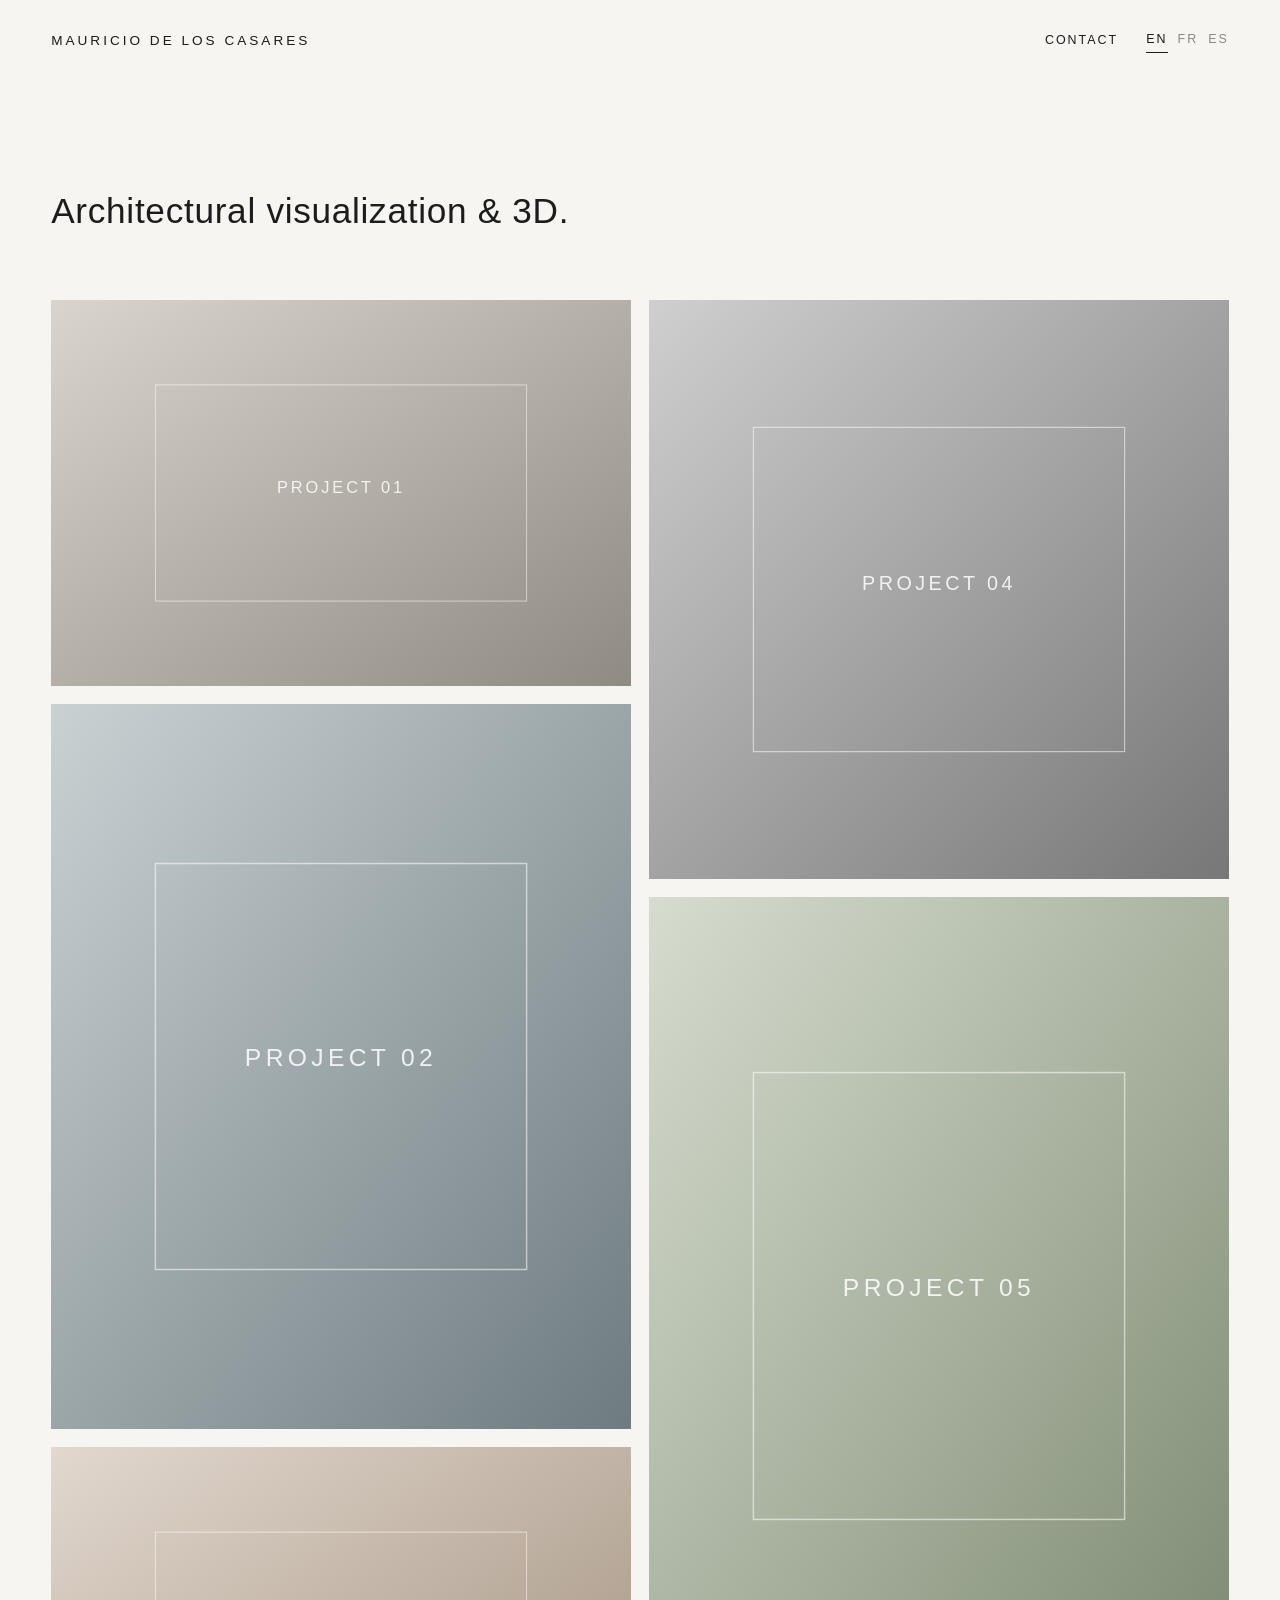
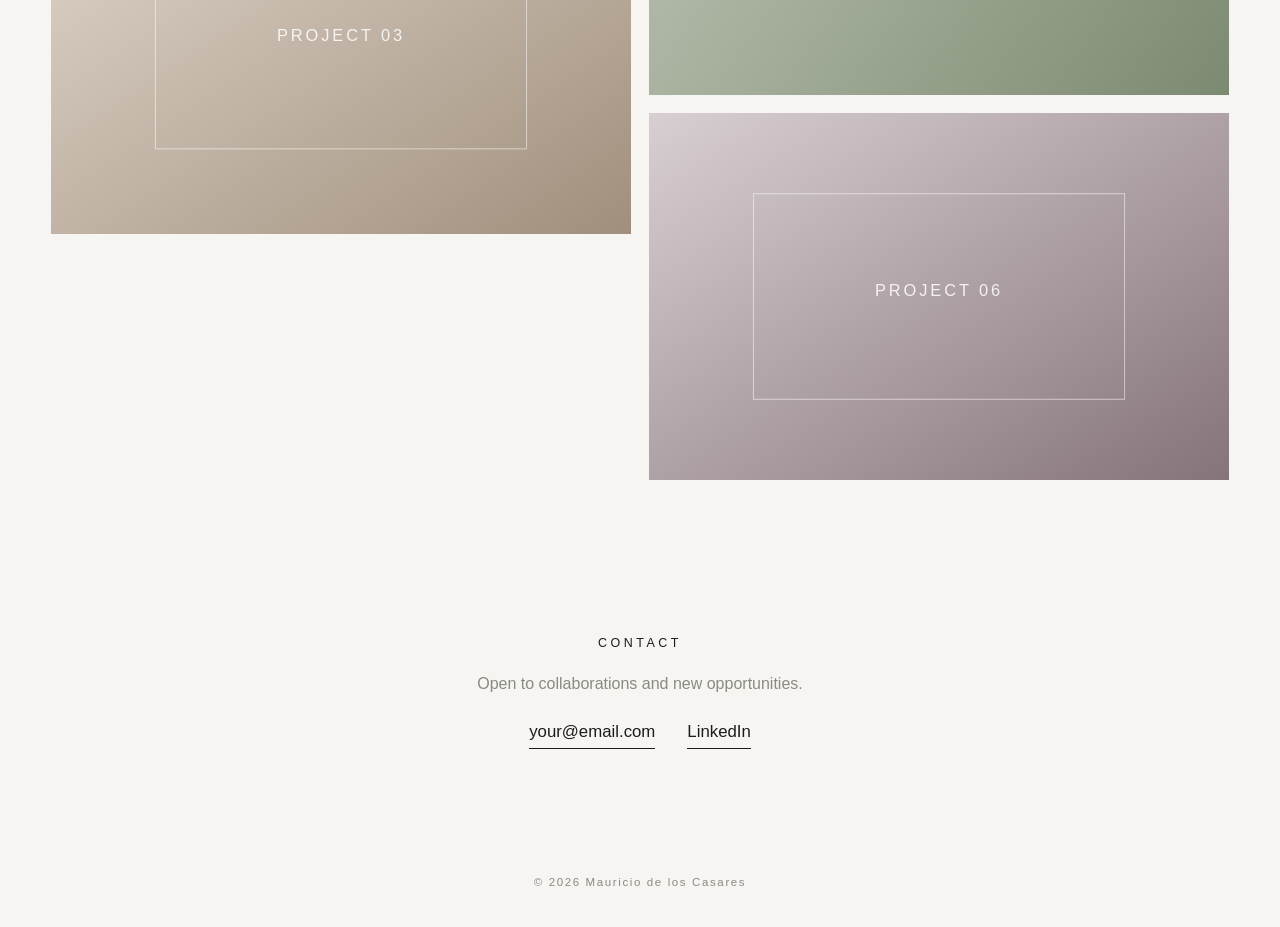
==== index.html @ df918f24 "Add files via upload" ====
<!DOCTYPE html>
<html lang="en">
<head>
  <meta charset="utf-8">
  <meta name="viewport" content="width=device-width, initial-scale=1">
  <title>Mauricio de los Casares — Portfolio</title>
  <meta name="description" content="Portfolio of Mauricio de los Casares: architectural visualization and 3D.">
  <link rel="stylesheet" href="styles.css">
</head>
<body>

  <header class="top">
    <a class="name" href="#top" id="top">Mauricio de los Casares</a>
    <nav class="right">
      <a href="#contact" data-i18n="nav_contact">Contact</a>
      <span class="langs" aria-label="Language">
        <button data-lang="en" class="active">EN</button>
        <button data-lang="fr">FR</button>
        <button data-lang="es">ES</button>
      </span>
    </nav>
  </header>

  <main>
    <p class="intro" data-i18n="intro">Architectural visualization &amp; 3D.</p>

    <!-- La galería se genera automáticamente desde projects.js -->
    <section class="gallery" id="gallery" aria-label="Projects"></section>

    <section class="contact" id="contact">
      <h2 data-i18n="contact_title">Contact</h2>
      <p data-i18n="contact_text">Open to collaborations and new opportunities.</p>
      <p class="links">
        <!-- CAMBIA estos datos por los tuyos -->
        <a href="mailto:your@email.com">your@email.com</a>
        <a href="https://www.linkedin.com/in/your-profile" target="_blank" rel="noopener">LinkedIn</a>
      </p>
    </section>
  </main>

  <footer>
    <span>© <span id="year"></span> Mauricio de los Casares</span>
  </footer>

  <div class="lightbox" id="lightbox" hidden>
    <button class="lb-close" aria-label="Close">×</button>
    <button class="lb-prev" aria-label="Previous">‹</button>
    <img alt="" id="lb-img">
    <button class="lb-next" aria-label="Next">›</button>
    <p id="lb-cap"></p>
  </div>

  <script src="projects.js"></script>
  <script src="script.js"></script>
</body>
</html>
---- styles.css ----
:root {
  --bg: #f6f5f2;
  --text: #1c1c1c;
  --muted: #8a8a85;
  --gap: 18px;
  --pad: clamp(20px, 4vw, 56px);
}

* { box-sizing: border-box; margin: 0; padding: 0; }
html { scroll-behavior: smooth; }

body {
  background: var(--bg);
  color: var(--text);
  font-family: "Helvetica Neue", Helvetica, Arial, system-ui, sans-serif;
  font-weight: 300;
  line-height: 1.6;
  -webkit-font-smoothing: antialiased;
}

a { color: inherit; text-decoration: none; }

/* ---------- Header ---------- */
.top {
  display: flex;
  justify-content: space-between;
  align-items: center;
  padding: 28px var(--pad);
  position: sticky;
  top: 0;
  background: color-mix(in srgb, var(--bg) 92%, transparent);
  backdrop-filter: blur(6px);
  z-index: 10;
}
.name {
  font-size: 0.85rem;
  letter-spacing: 0.22em;
  text-transform: uppercase;
}
.right { display: flex; align-items: center; gap: 28px; font-size: 0.78rem; letter-spacing: 0.16em; text-transform: uppercase; }
.right a:hover { color: var(--muted); }
.langs { display: flex; gap: 10px; }
.langs button {
  background: none; border: 0; cursor: pointer;
  font: inherit; letter-spacing: inherit; text-transform: inherit;
  color: var(--muted); padding: 2px 0;
  border-bottom: 1px solid transparent;
}
.langs button:hover { color: var(--text); }
.langs button.active { color: var(--text); border-bottom-color: var(--text); }

/* ---------- Intro ---------- */
.intro {
  padding: clamp(40px, 8vw, 110px) var(--pad) clamp(28px, 5vw, 60px);
  font-size: clamp(1.4rem, 3vw, 2.2rem);
  font-weight: 200;
  letter-spacing: 0.02em;
  max-width: 900px;
}

/* ---------- Gallery ---------- */
.gallery {
  padding: 0 var(--pad);
  columns: 2;
  column-gap: var(--gap);
}
@media (max-width: 640px) { .gallery { columns: 1; } }

.gallery figure {
  break-inside: avoid;
  margin-bottom: var(--gap);
  cursor: zoom-in;
  overflow: hidden;
  background: #e8e6e1;
  opacity: 0;
  transform: translateY(14px);
  transition: opacity 0.8s ease, transform 0.8s ease;
}
.gallery figure.visible { opacity: 1; transform: none; }
.gallery img {
  display: block;
  width: 100%;
  height: auto;
  transition: transform 0.9s ease, filter 0.4s ease;
}
.gallery figure:hover img { transform: scale(1.03); }
.gallery figcaption {
  position: absolute;
  width: 1px; height: 1px; overflow: hidden; clip: rect(0 0 0 0); /* solo para lectores de pantalla */
}

/* ---------- Contact ---------- */
.contact {
  padding: clamp(70px, 12vw, 160px) var(--pad) clamp(60px, 8vw, 100px);
  text-align: center;
}
.contact h2 {
  font-size: 0.78rem;
  letter-spacing: 0.28em;
  text-transform: uppercase;
  font-weight: 400;
  margin-bottom: 18px;
}
.contact p { color: var(--muted); }
.contact .links {
  margin-top: 22px;
  display: flex; justify-content: center; gap: 32px; flex-wrap: wrap;
  font-size: 1.05rem;
}
.contact .links a { color: var(--text); border-bottom: 1px solid var(--text); padding-bottom: 2px; }
.contact .links a:hover { color: var(--muted); border-color: var(--muted); }

footer {
  padding: 24px var(--pad) 36px;
  font-size: 0.72rem;
  letter-spacing: 0.14em;
  color: var(--muted);
  text-align: center;
}

/* ---------- Lightbox ---------- */
.lightbox {
  position: fixed; inset: 0;
  background: rgba(246, 245, 242, 0.98);
  display: flex; flex-direction: column; align-items: center; justify-content: center;
  z-index: 50;
  padding: 48px 70px;
}
.lightbox[hidden] { display: none; }
.lightbox img { max-width: 100%; max-height: 82vh; object-fit: contain; }
.lightbox p { margin-top: 16px; font-size: 0.8rem; letter-spacing: 0.14em; color: var(--muted); text-transform: uppercase; }
.lightbox button {
  position: absolute; background: none; border: 0; cursor: pointer;
  font-size: 2.4rem; font-weight: 200; color: var(--text); line-height: 1; padding: 12px;
}
.lightbox button:hover { color: var(--muted); }
.lb-close { top: 14px; right: 22px; }
.lb-prev { left: 10px; top: 50%; transform: translateY(-50%); }
.lb-next { right: 10px; top: 50%; transform: translateY(-50%); }
@media (max-width: 640px) { .lightbox { padding: 56px 14px; } .lb-prev, .lb-next { top: auto; bottom: 14px; transform: none; } }

@media (prefers-reduced-motion: reduce) {
  * { transition: none !important; scroll-behavior: auto !important; }
  .gallery figure { opacity: 1; transform: none; }
}
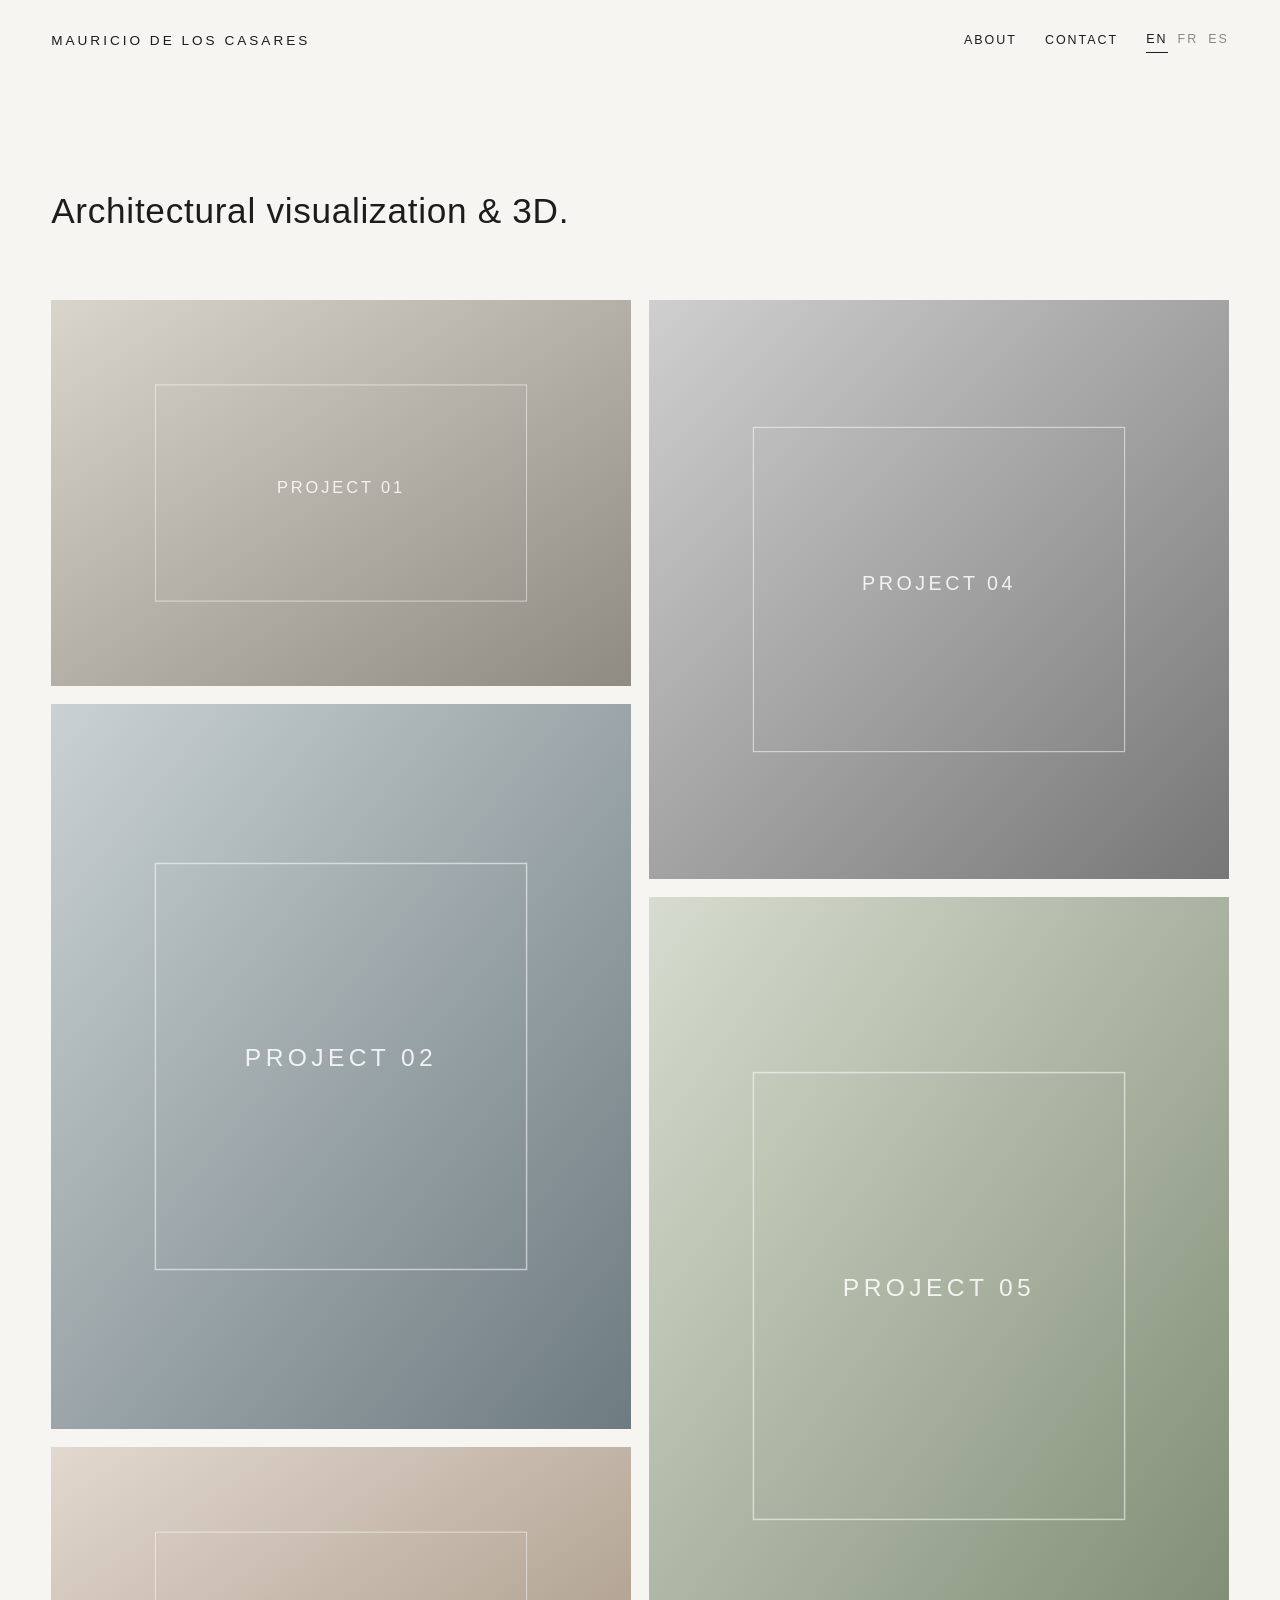
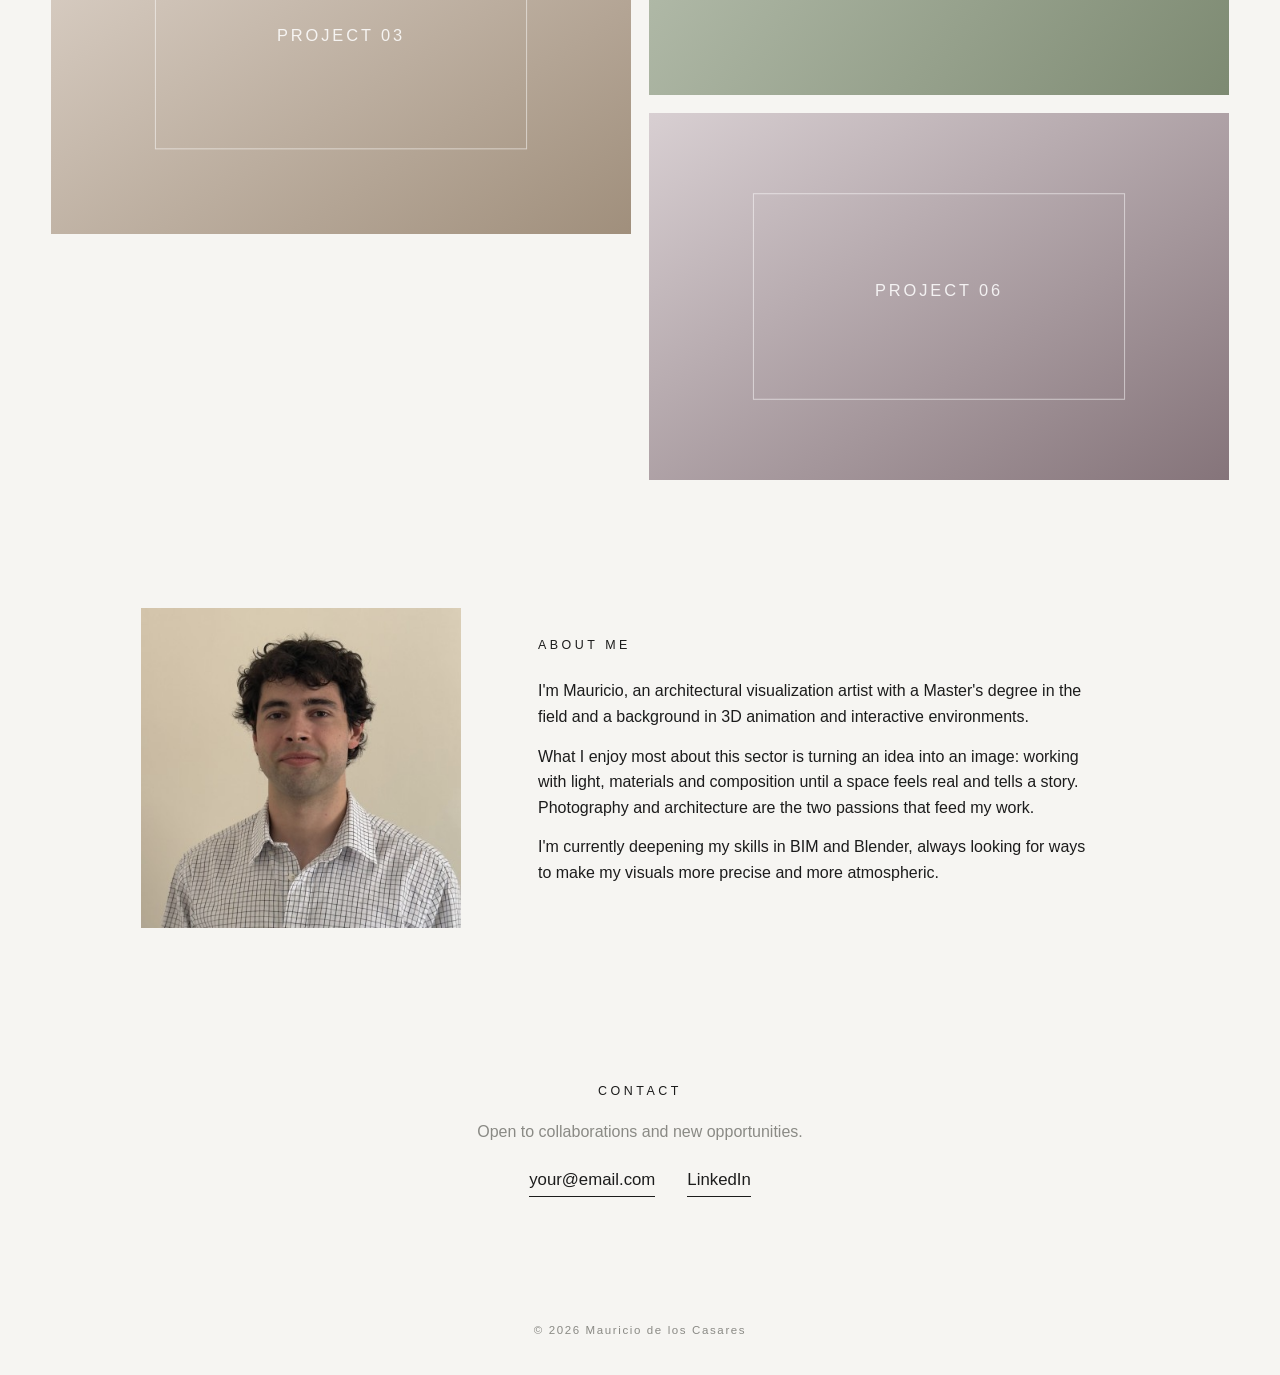
==== commit 1633a31a: "Add files via upload" ====
--- a/index.html
+++ b/index.html
@@ -12,6 +12,7 @@
   <header class="top">
     <a class="name" href="#top" id="top">Mauricio de los Casares</a>
     <nav class="right">
+      <a href="#about" data-i18n="nav_about">About</a>
       <a href="#contact" data-i18n="nav_contact">Contact</a>
       <span class="langs" aria-label="Language">
         <button data-lang="en" class="active">EN</button>
@@ -26,6 +27,16 @@
 
     <!-- La galería se genera automáticamente desde projects.js -->
     <section class="gallery" id="gallery" aria-label="Projects"></section>
+
+    <section class="about" id="about">
+      <img src="images/mauricio.jpg" alt="Mauricio de los Casares" class="portrait">
+      <div class="about-text">
+        <h2 data-i18n="about_title">About me</h2>
+        <p data-i18n="about_p1"></p>
+        <p data-i18n="about_p2"></p>
+        <p data-i18n="about_p3"></p>
+      </div>
+    </section>
 
     <section class="contact" id="contact">
       <h2 data-i18n="contact_title">Contact</h2>
--- a/styles.css
+++ b/styles.css
@@ -89,6 +89,24 @@
   width: 1px; height: 1px; overflow: hidden; clip: rect(0 0 0 0); /* solo para lectores de pantalla */
 }
 
+/* ---------- About ---------- */
+.about {
+  padding: clamp(70px, 10vw, 140px) var(--pad) 0;
+  display: grid;
+  grid-template-columns: minmax(180px, 320px) 1fr;
+  gap: clamp(28px, 6vw, 80px);
+  align-items: center;
+  max-width: 1100px;
+  margin: 0 auto;
+}
+.about .portrait { width: 100%; aspect-ratio: 1; object-fit: cover; display: block; filter: grayscale(0.15); }
+.about h2 {
+  font-size: 0.78rem; letter-spacing: 0.28em; text-transform: uppercase;
+  font-weight: 400; margin-bottom: 22px;
+}
+.about-text p { margin-bottom: 14px; max-width: 560px; }
+@media (max-width: 700px) { .about { grid-template-columns: 1fr; } .about .portrait { max-width: 260px; } }
+
 /* ---------- Contact ---------- */
 .contact {
   padding: clamp(70px, 12vw, 160px) var(--pad) clamp(60px, 8vw, 100px);
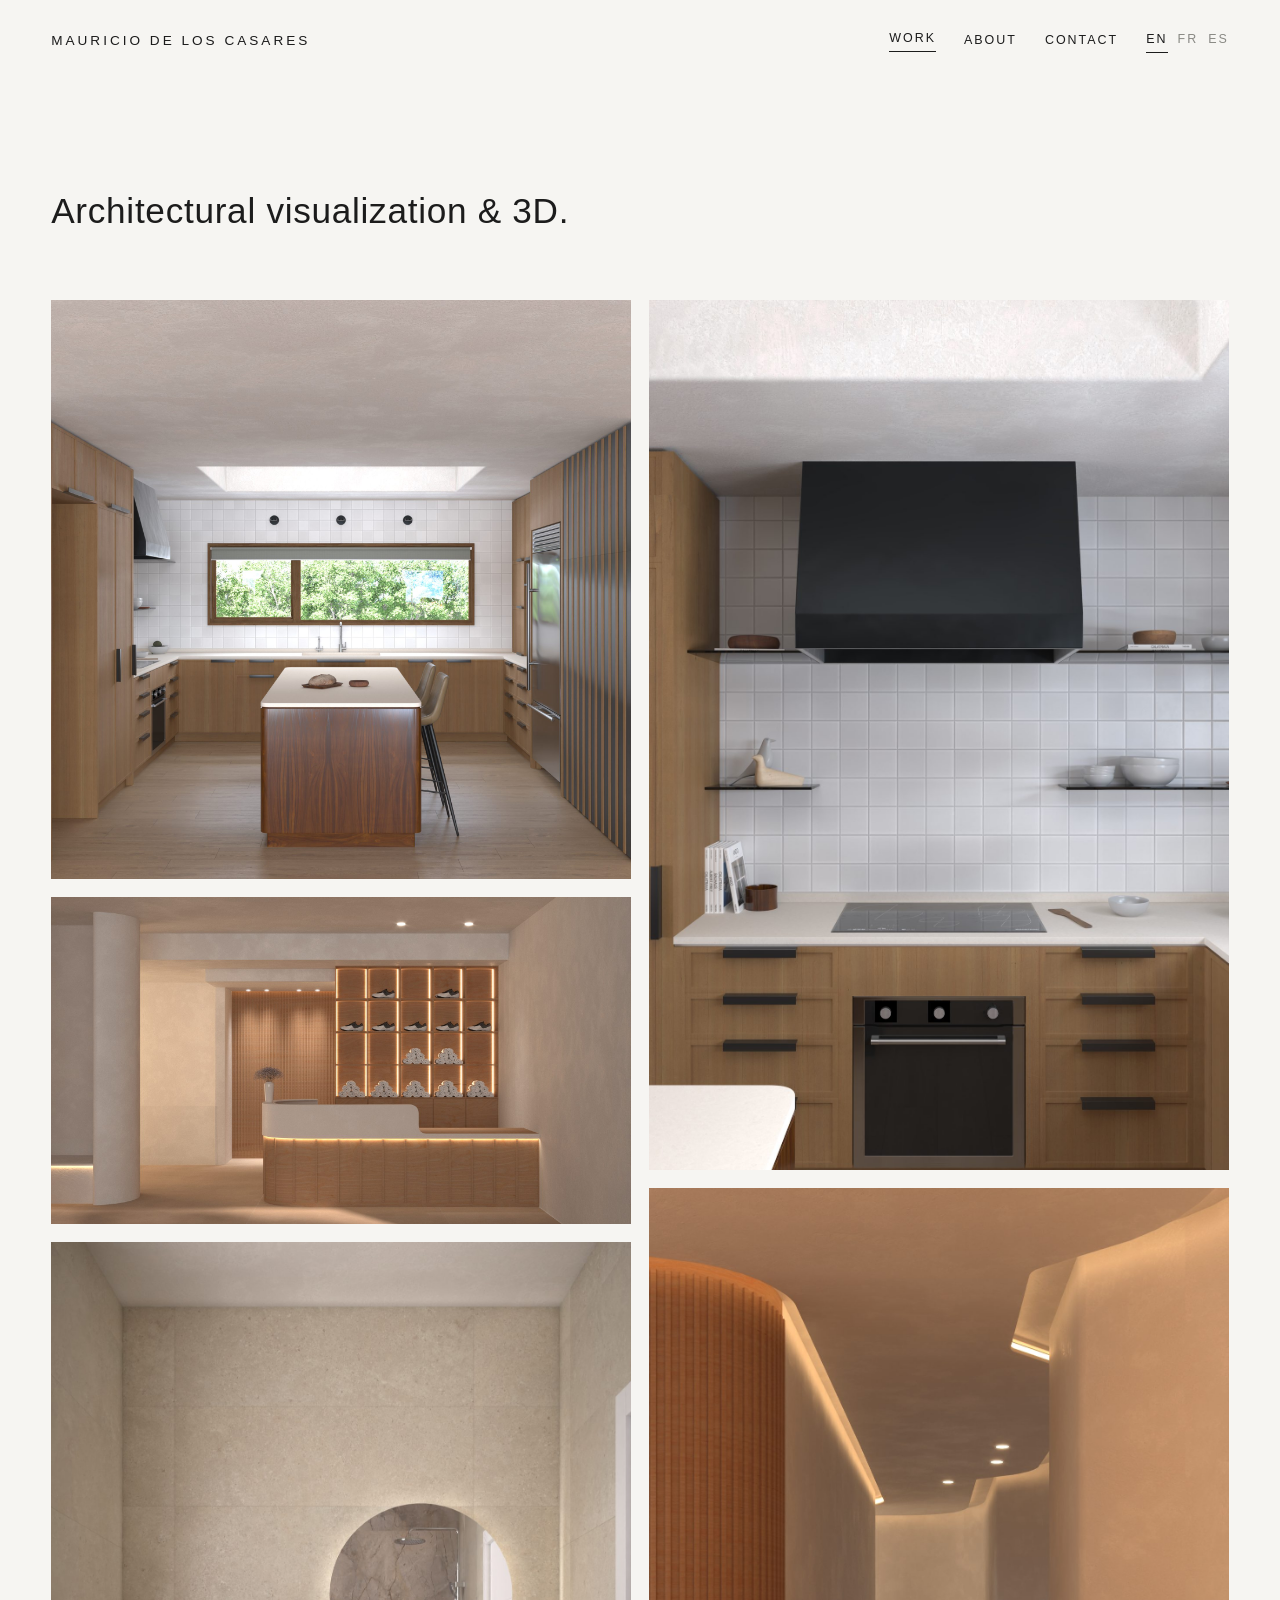
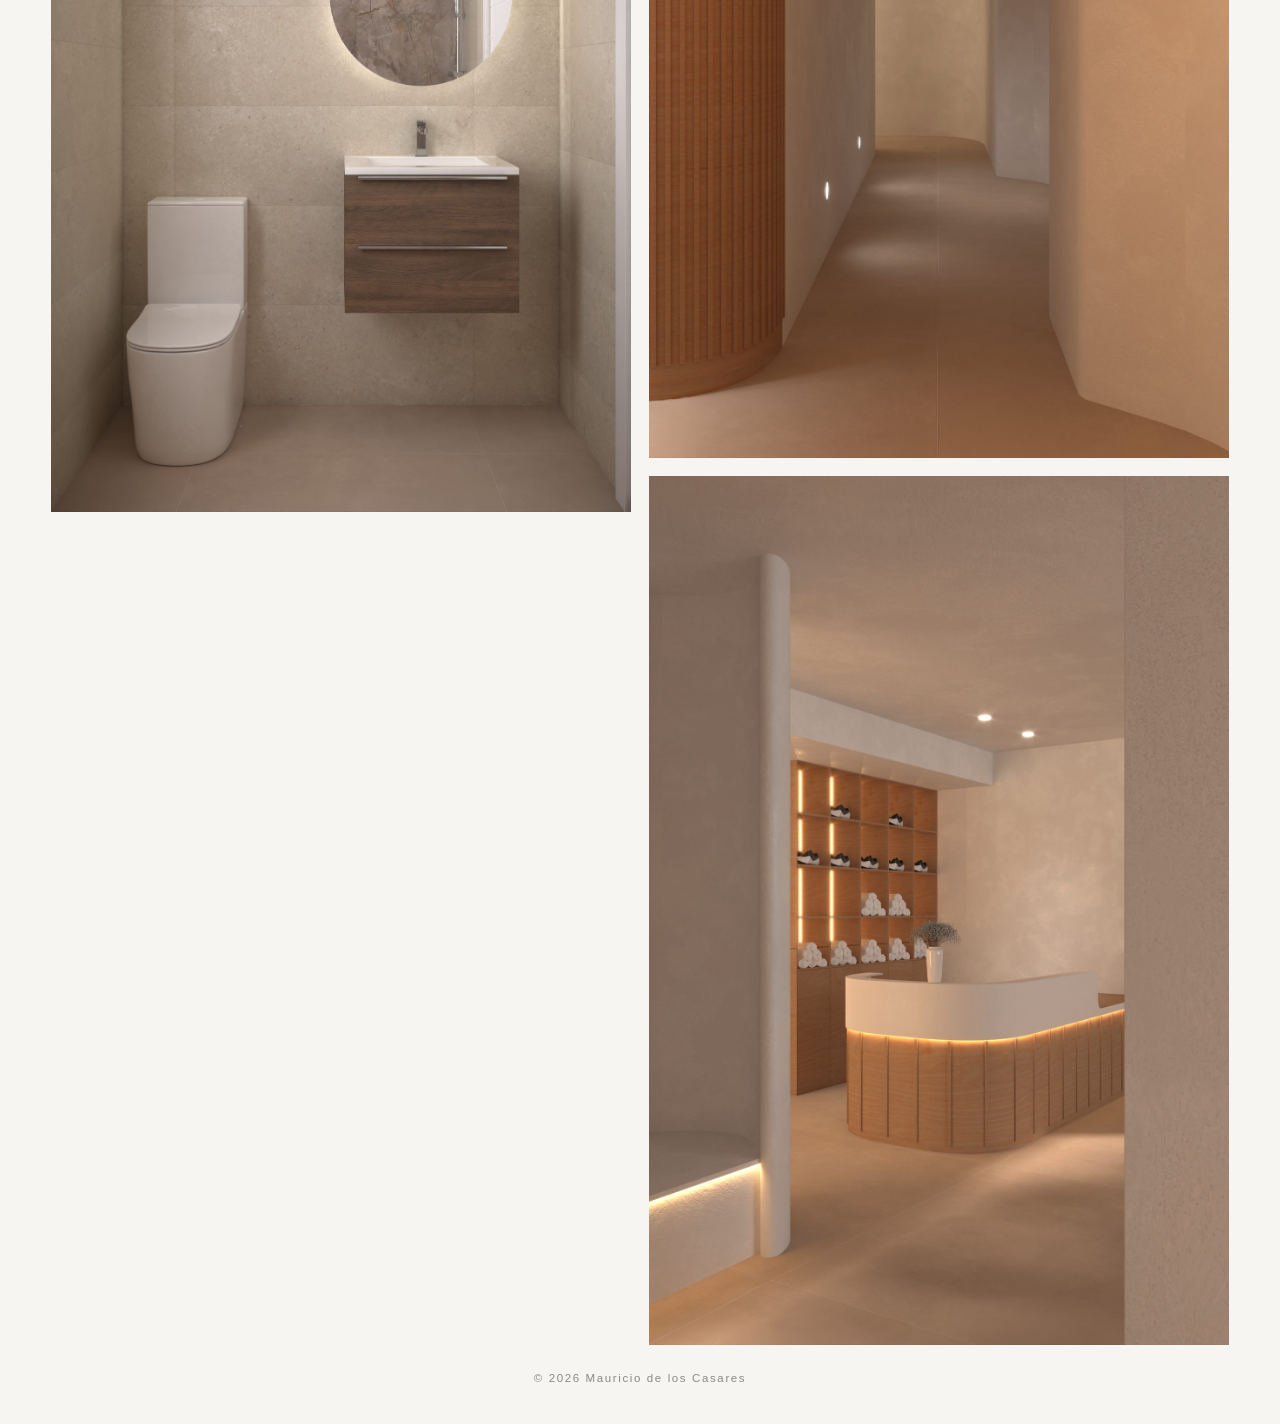
==== commit 4f327544: "Add files via upload" ====
--- a/index.html
+++ b/index.html
@@ -10,10 +10,11 @@
 <body>
 
   <header class="top">
-    <a class="name" href="#top" id="top">Mauricio de los Casares</a>
+    <a class="name" href="index.html">Mauricio de los Casares</a>
     <nav class="right">
-      <a href="#about" data-i18n="nav_about">About</a>
-      <a href="#contact" data-i18n="nav_contact">Contact</a>
+      <a href="index.html" class="current" data-i18n="nav_work">Work</a>
+      <a href="about.html" data-i18n="nav_about">About</a>
+      <a href="contact.html" data-i18n="nav_contact">Contact</a>
       <span class="langs" aria-label="Language">
         <button data-lang="en" class="active">EN</button>
         <button data-lang="fr">FR</button>
@@ -27,26 +28,6 @@
 
     <!-- La galería se genera automáticamente desde projects.js -->
     <section class="gallery" id="gallery" aria-label="Projects"></section>
-
-    <section class="about" id="about">
-      <img src="images/mauricio.jpg" alt="Mauricio de los Casares" class="portrait">
-      <div class="about-text">
-        <h2 data-i18n="about_title">About me</h2>
-        <p data-i18n="about_p1"></p>
-        <p data-i18n="about_p2"></p>
-        <p data-i18n="about_p3"></p>
-      </div>
-    </section>
-
-    <section class="contact" id="contact">
-      <h2 data-i18n="contact_title">Contact</h2>
-      <p data-i18n="contact_text">Open to collaborations and new opportunities.</p>
-      <p class="links">
-        <!-- CAMBIA estos datos por los tuyos -->
-        <a href="mailto:your@email.com">your@email.com</a>
-        <a href="https://www.linkedin.com/in/your-profile" target="_blank" rel="noopener">LinkedIn</a>
-      </p>
-    </section>
   </main>
 
   <footer>
--- a/styles.css
+++ b/styles.css
@@ -39,6 +39,12 @@
 }
 .right { display: flex; align-items: center; gap: 28px; font-size: 0.78rem; letter-spacing: 0.16em; text-transform: uppercase; }
 .right a:hover { color: var(--muted); }
+.right a.current { border-bottom: 1px solid var(--text); padding-bottom: 2px; }
+.right a.current:hover { color: var(--text); }
+@media (max-width: 560px) {
+  .top { flex-direction: column; gap: 14px; align-items: flex-start; }
+  .right { gap: 18px; flex-wrap: wrap; }
+}
 .langs { display: flex; gap: 10px; }
 .langs button {
   background: none; border: 0; cursor: pointer;
@@ -109,8 +115,9 @@
 
 /* ---------- Contact ---------- */
 .contact {
-  padding: clamp(70px, 12vw, 160px) var(--pad) clamp(60px, 8vw, 100px);
+  padding: clamp(70px, 14vw, 200px) var(--pad) clamp(60px, 8vw, 100px);
   text-align: center;
+  min-height: 60vh;
 }
 .contact h2 {
   font-size: 0.78rem;
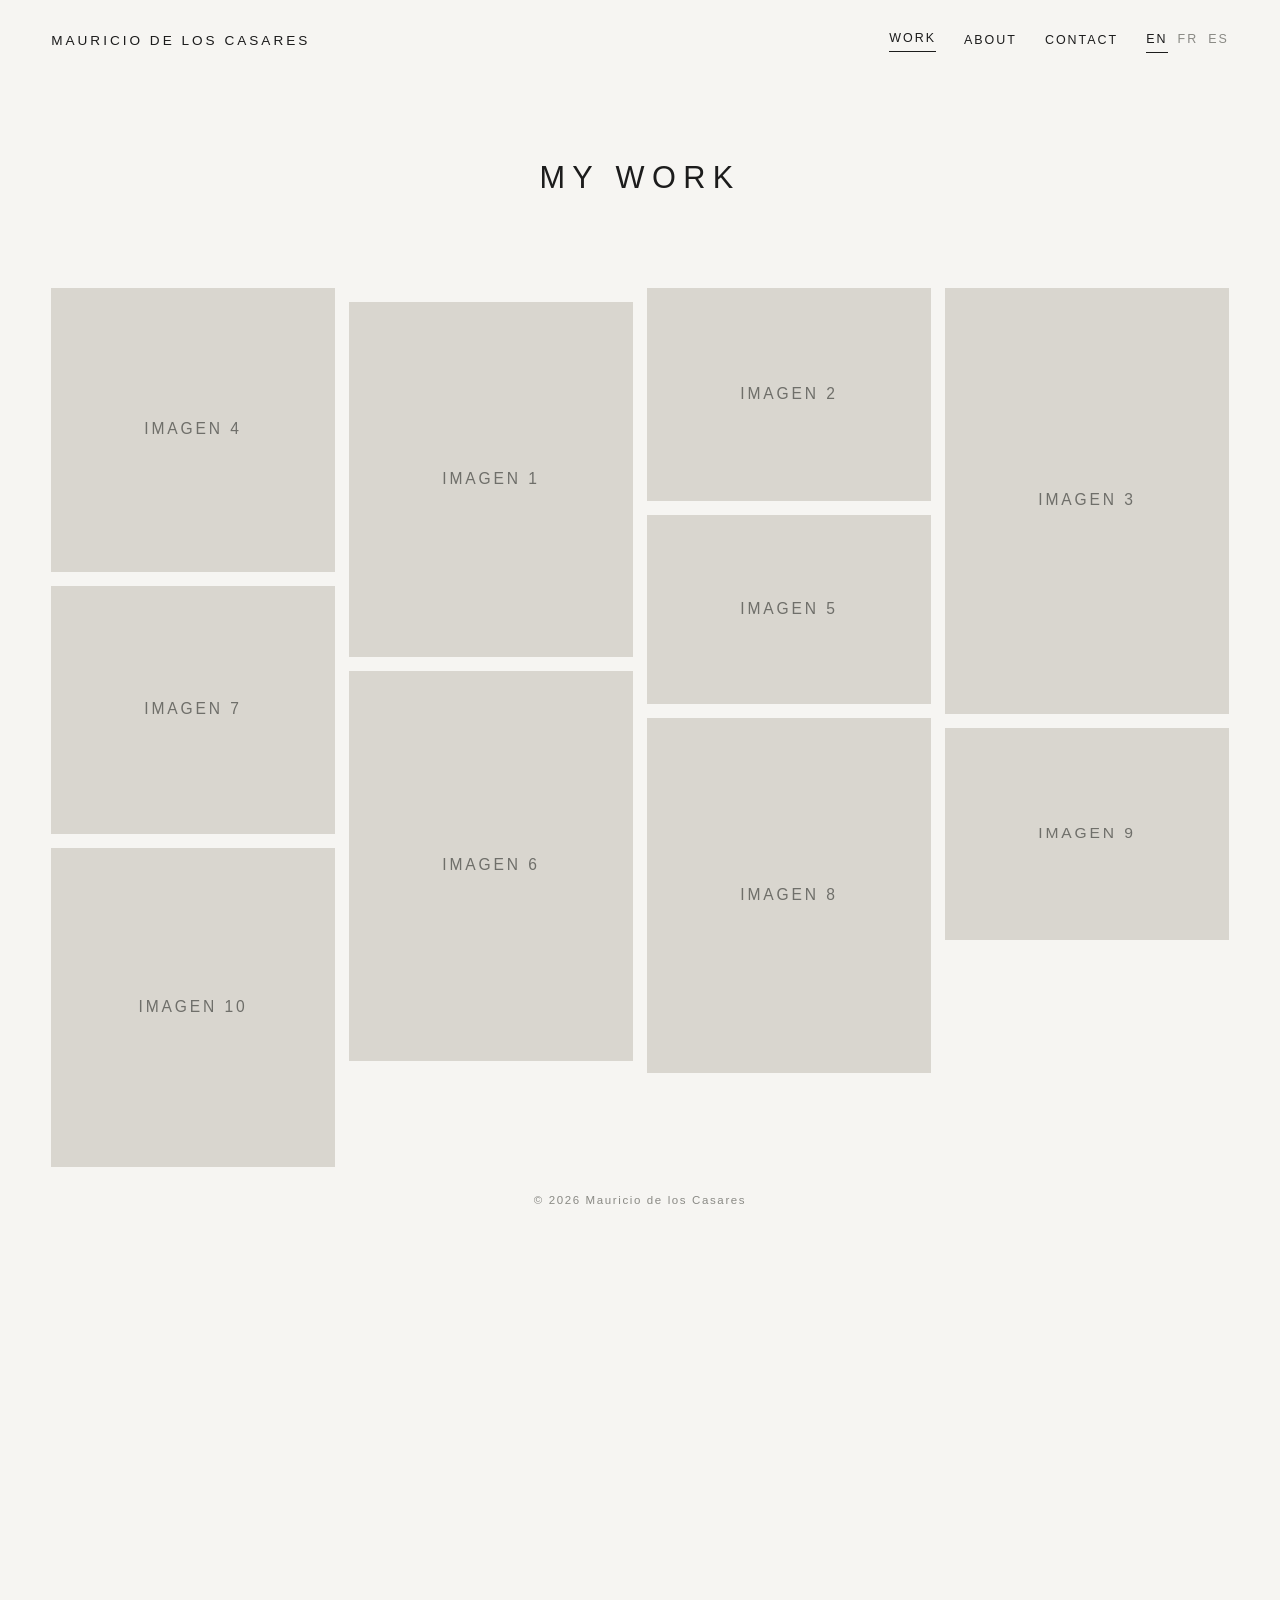
==== commit 92584737: "Bigger unified page titles, 4-column masonry gallery, favicon and new renders - Same large centered " ====
--- a/index.html
+++ b/index.html
@@ -5,6 +5,7 @@
   <meta name="viewport" content="width=device-width, initial-scale=1">
   <title>Mauricio de los Casares — Portfolio</title>
   <meta name="description" content="Portfolio of Mauricio de los Casares: architectural visualization and 3D.">
+  <link rel="icon" type="image/svg+xml" href="favicon.svg">
   <link rel="stylesheet" href="styles.css">
 </head>
 <body>
@@ -24,7 +25,7 @@
   </header>
 
   <main>
-    <p class="intro" data-i18n="intro">Architectural visualization &amp; 3D.</p>
+    <h1 class="page-title" data-i18n="intro">My work</h1>
 
     <!-- La galería se genera automáticamente desde projects.js -->
     <section class="gallery" id="gallery" aria-label="Projects"></section>
--- a/styles.css
+++ b/styles.css
@@ -2,7 +2,7 @@
   --bg: #f6f5f2;
   --text: #1c1c1c;
   --muted: #8a8a85;
-  --gap: 18px;
+  --gap: 14px;
   --pad: clamp(20px, 4vw, 56px);
 }
 
@@ -55,26 +55,34 @@
 .langs button:hover { color: var(--text); }
 .langs button.active { color: var(--text); border-bottom-color: var(--text); }
 
-/* ---------- Intro ---------- */
-.intro {
-  padding: clamp(40px, 8vw, 110px) var(--pad) clamp(28px, 5vw, 60px);
-  font-size: clamp(1.4rem, 3vw, 2.2rem);
-  font-weight: 200;
-  letter-spacing: 0.02em;
-  max-width: 900px;
+/* ---------- Título de página (igual en Work, About y Contact) ---------- */
+.page-title {
+  padding: clamp(40px, 6vw, 80px) var(--pad) clamp(28px, 4vw, 48px);
+  font-size: clamp(1.35rem, 2.4vw, 2rem);
+  font-weight: 300;
+  line-height: 1.3;
+  letter-spacing: 0.24em;
+  text-transform: uppercase;
+  text-align: center;
 }
 
 /* ---------- Gallery ---------- */
+/* Las columnas las crea script.js (nº de columnas según el ancho: ver COLUMNS_FOR) */
 .gallery {
   padding: 0 var(--pad);
-  columns: 2;
-  column-gap: var(--gap);
+  display: flex;
+  align-items: flex-start;
+  gap: var(--gap);
 }
-@media (max-width: 640px) { .gallery { columns: 1; } }
+.gallery .col {
+  flex: 1 1 0;
+  min-width: 0;
+  display: flex;
+  flex-direction: column;
+  gap: var(--gap);
+}
 
 .gallery figure {
-  break-inside: avoid;
-  margin-bottom: var(--gap);
   cursor: zoom-in;
   overflow: hidden;
   background: #e8e6e1;
@@ -97,36 +105,20 @@
 
 /* ---------- About ---------- */
 .about {
-  padding: clamp(70px, 10vw, 140px) var(--pad) 0;
-  display: grid;
-  grid-template-columns: minmax(180px, 320px) 1fr;
-  gap: clamp(28px, 6vw, 80px);
-  align-items: center;
-  max-width: 1100px;
+  padding: 0 var(--pad) clamp(40px, 6vw, 80px);
+  max-width: 760px;
   margin: 0 auto;
+  min-height: 60vh;
 }
-.about .portrait { width: 100%; aspect-ratio: 1; object-fit: cover; display: block; filter: grayscale(0.15); }
-.about h2 {
-  font-size: 0.78rem; letter-spacing: 0.28em; text-transform: uppercase;
-  font-weight: 400; margin-bottom: 22px;
-}
-.about-text p { margin-bottom: 14px; max-width: 560px; }
-@media (max-width: 700px) { .about { grid-template-columns: 1fr; } .about .portrait { max-width: 260px; } }
+.about-text p { margin-bottom: 18px; font-size: 1.15rem; font-weight: 200; line-height: 1.8; }
 
 /* ---------- Contact ---------- */
 .contact {
-  padding: clamp(70px, 14vw, 200px) var(--pad) clamp(60px, 8vw, 100px);
+  padding: 0 var(--pad) clamp(60px, 8vw, 100px);
   text-align: center;
   min-height: 60vh;
 }
-.contact h2 {
-  font-size: 0.78rem;
-  letter-spacing: 0.28em;
-  text-transform: uppercase;
-  font-weight: 400;
-  margin-bottom: 18px;
-}
-.contact p { color: var(--muted); }
+.contact p { color: var(--muted); font-size: 1.15rem; font-weight: 200; }
 .contact .links {
   margin-top: 22px;
   display: flex; justify-content: center; gap: 32px; flex-wrap: wrap;
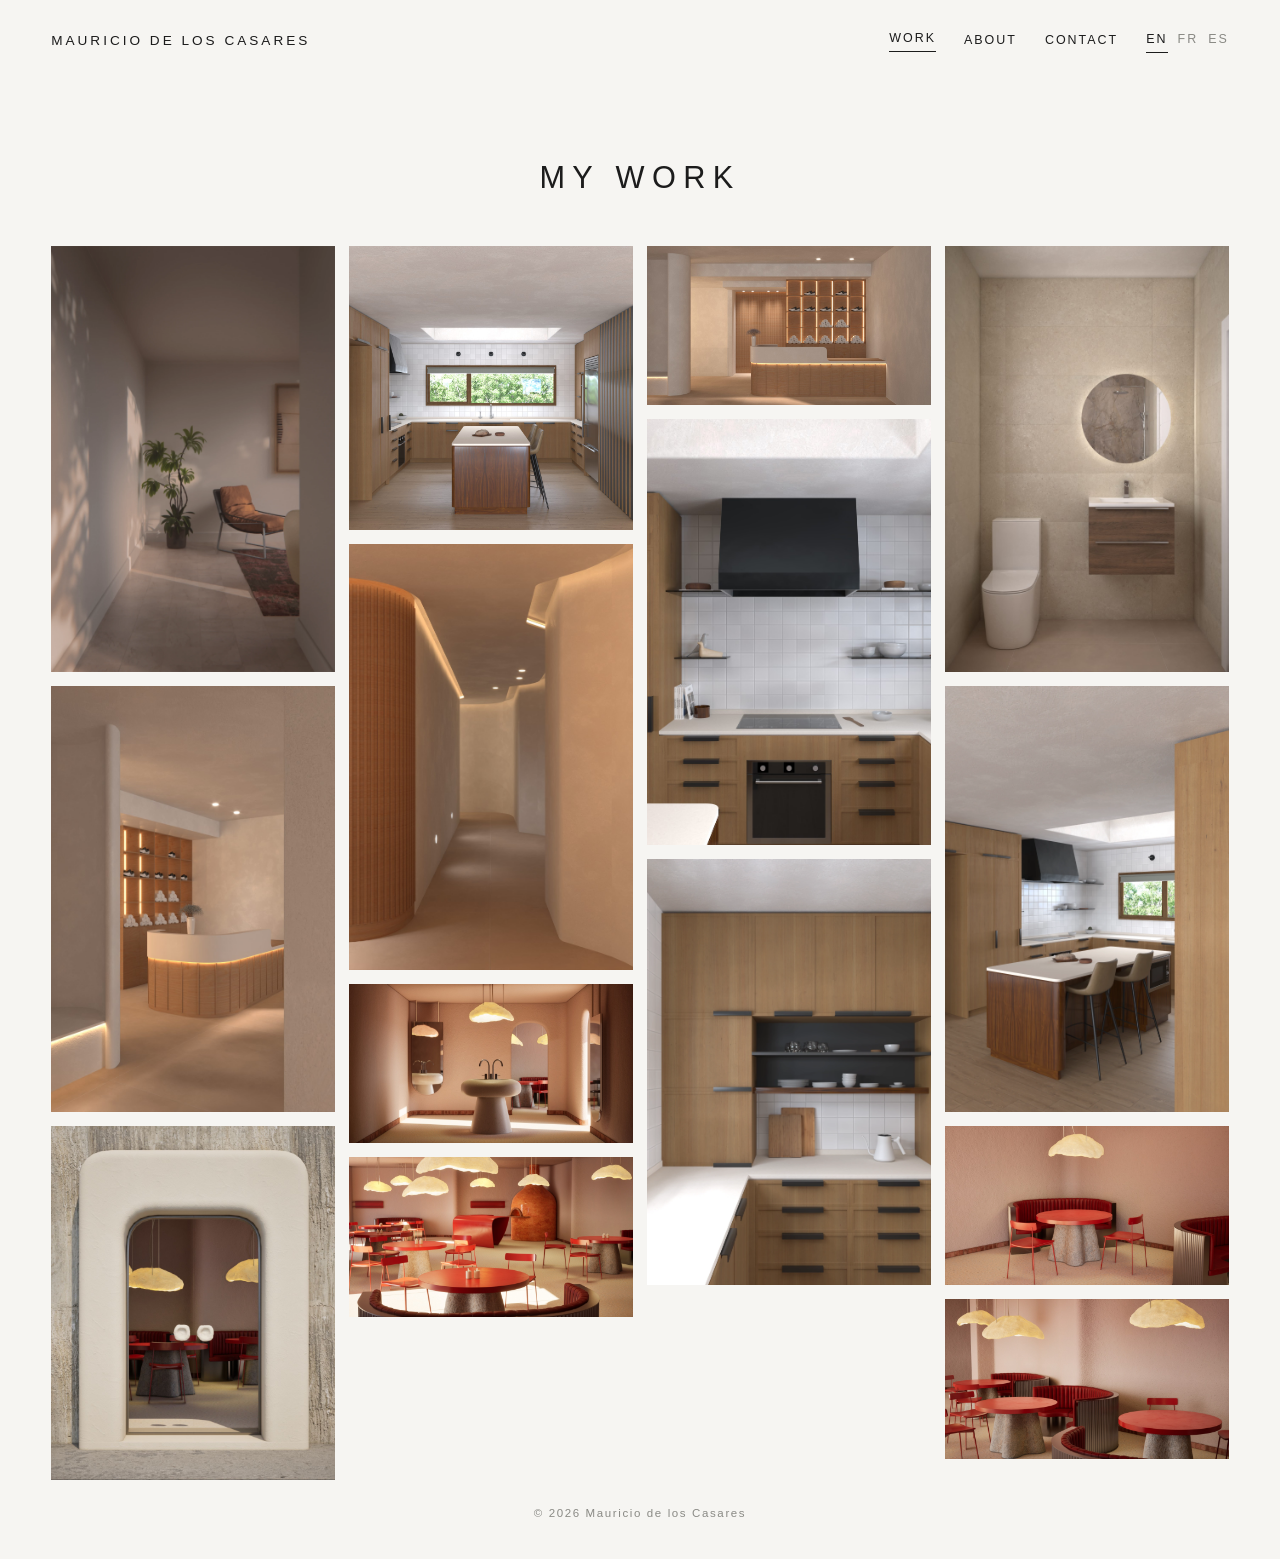
==== commit 61703172: "Remove placeholder images, add cache-busting version to CSS/JS" ====
--- a/index.html
+++ b/index.html
@@ -6,7 +6,7 @@
   <title>Mauricio de los Casares — Portfolio</title>
   <meta name="description" content="Portfolio of Mauricio de los Casares: architectural visualization and 3D.">
   <link rel="icon" type="image/svg+xml" href="favicon.svg">
-  <link rel="stylesheet" href="styles.css">
+  <link rel="stylesheet" href="styles.css?v=2">
 </head>
 <body>
 
@@ -43,7 +43,8 @@
     <p id="lb-cap"></p>
   </div>
 
-  <script src="projects.js"></script>
-  <script src="script.js"></script>
+  <!-- ?v= : súbelo (v=3, v=4...) cada vez que cambies estos archivos, para que los navegadores no usen la copia vieja -->
+  <script src="projects.js?v=2"></script>
+  <script src="script.js?v=2"></script>
 </body>
 </html>
